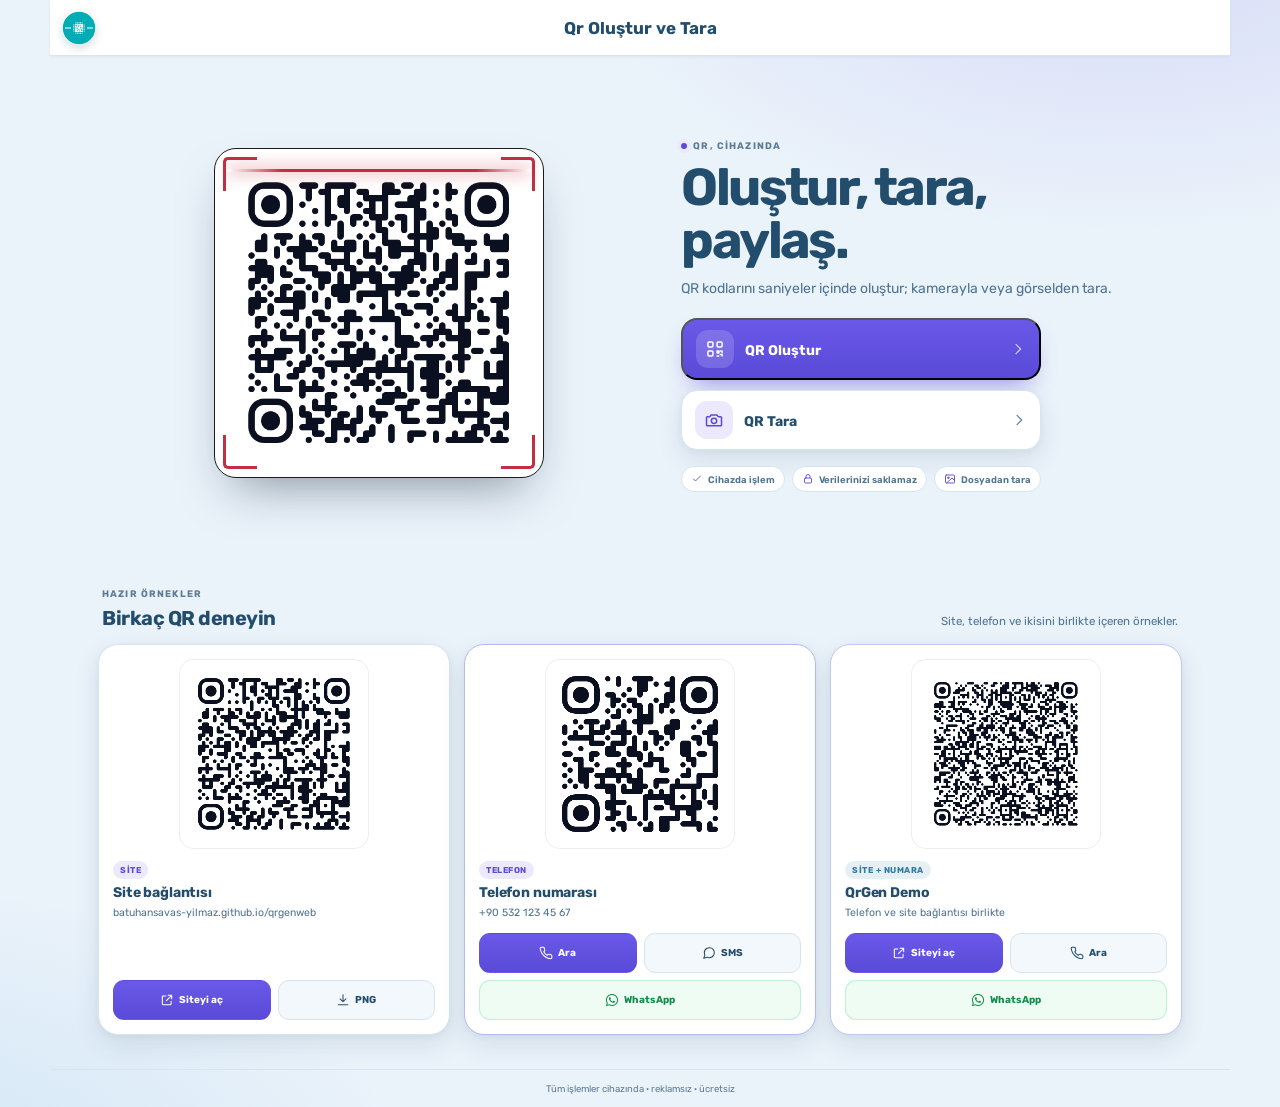
==== index.html @ 887e87f6 "BarcodeDetector fallback ekle ve QR formunu temizle" ====
<!DOCTYPE html>
<html lang="tr">
<head>
  <meta charset="UTF-8">
  <meta name="viewport" content="width=device-width, initial-scale=1, viewport-fit=cover">
  <title>QrGen — QR Oluştur ve Tara</title>
  <meta name="description" content="QrGen — QR kod oluştur, kamerayla veya görselden tara. Tamamen tarayıcıda, reklamsız ve ücretsiz.">
  <meta name="color-scheme" content="light dark">
  <meta name="theme-color" media="(prefers-color-scheme: light)" content="#eaf2fa">
  <meta name="theme-color" media="(prefers-color-scheme: dark)" content="#0c1120">
  <meta name="apple-mobile-web-app-capable" content="yes">
  <meta name="apple-mobile-web-app-status-bar-style" content="black-translucent">
  <meta name="apple-mobile-web-app-title" content="QrGen">
  <link rel="icon" href="assets/icon.svg" type="image/svg+xml">
  <link rel="icon" href="assets/favicon-32.png" sizes="32x32" type="image/png">
  <link rel="apple-touch-icon" sizes="180x180" href="assets/apple-touch-icon.png">
  <link rel="manifest" href="manifest.webmanifest">
  <script>
    (() => {
      const dark = window.matchMedia('(prefers-color-scheme: dark)').matches;
      document.documentElement.dataset.theme = dark ? 'dark' : 'light';
    })();
  </script>
  <link rel="stylesheet" href="style.css">
</head>
<body>
  <svg class="sprite" aria-hidden="true" focusable="false">
    <symbol id="i-qr" viewBox="0 0 24 24">
      <rect x="3.5" y="3.5" width="6" height="6" rx="1.2"/>
      <rect x="14.5" y="3.5" width="6" height="6" rx="1.2"/>
      <rect x="3.5" y="14.5" width="6" height="6" rx="1.2"/>
      <path d="M14.5 14.5h2.2v2.2h-2.2zM18.5 14.5h2v2M14.5 20.5h2M18.5 18.5h2v2"/>
    </symbol>
    <symbol id="i-camera" viewBox="0 0 24 24">
      <path d="M4 8h3l1.5-2h7L17 8h3a1 1 0 0 1 1 1v9a1 1 0 0 1-1 1H4a1 1 0 0 1-1-1V9a1 1 0 0 1 1-1Z"/>
      <circle cx="12" cy="13" r="3.2"/>
    </symbol>
    <symbol id="i-arrow-left" viewBox="0 0 24 24"><path d="M15 5l-7 7 7 7"/></symbol>
    <symbol id="i-chevron" viewBox="0 0 24 24"><path d="m9 5 7 7-7 7"/></symbol>
    <symbol id="i-phone" viewBox="0 0 24 24">
      <path d="M22 16.92v3a2 2 0 0 1-2.18 2 19.79 19.79 0 0 1-8.63-3.07 19.5 19.5 0 0 1-6-6A19.79 19.79 0 0 1 2.12 4.18 2 2 0 0 1 4.11 2h3a2 2 0 0 1 2 1.72c.13.96.36 1.9.68 2.81a2 2 0 0 1-.45 2.11L8.09 9.91a16 16 0 0 0 6 6l1.27-1.27a2 2 0 0 1 2.11-.45c.91.32 1.85.55 2.81.68A2 2 0 0 1 22 16.92Z"/>
    </symbol>
    <symbol id="i-message" viewBox="0 0 24 24">
      <path d="M21 11.5a8.38 8.38 0 0 1-.9 3.8 8.5 8.5 0 0 1-7.6 4.7 8.38 8.38 0 0 1-3.8-.9L3 21l1.9-5.7a8.38 8.38 0 0 1-.9-3.8 8.5 8.5 0 0 1 4.7-7.6 8.38 8.38 0 0 1 3.8-.9h.5a8.48 8.48 0 0 1 8 8v.5Z"/>
    </symbol>
    <symbol id="i-whatsapp" viewBox="0 0 448 512">
      <path d="M380.9 97.1C339 55.1 283.2 32 223.9 32c-122.4 0-222 99.6-222 222 0 39.1 10.2 77.3 29.6 111L0 480l117.7-30.9c32.4 17.7 68.9 27 106.1 27h.1c122.3 0 224.1-99.6 224.1-222 0-59.3-25.2-115-67.1-157zm-157 341.6c-33.2 0-65.7-8.9-94-25.7l-6.7-4-69.8 18.3L72 359.2l-4.4-7c-18.5-29.4-28.2-63.3-28.2-98.2 0-101.7 82.8-184.5 184.6-184.5 49.3 0 95.6 19.2 130.4 54.1 34.8 34.9 56.2 81.2 56.1 130.5 0 101.8-84.9 184.6-186.6 184.6zm101.2-138.2c-5.5-2.8-32.8-16.2-37.9-18-5.1-1.9-8.8-2.8-12.5 2.8-3.7 5.6-14.3 18-17.6 21.8-3.2 3.7-6.5 4.2-12 1.4-32.6-16.3-54-29.1-75.5-66-5.7-9.8 5.7-9.1 16.3-30.3 1.8-3.7.9-6.9-.5-9.7-1.4-2.8-12.5-30.1-17.1-41.2-4.5-10.8-9.1-9.3-12.5-9.5-3.2-.2-6.9-.2-10.6-.2-3.7 0-9.7 1.4-14.8 6.9-5.1 5.6-19.4 19-19.4 46.3 0 27.3 19.9 53.7 22.6 57.4 2.8 3.7 39.1 59.7 94.8 83.8 35.2 15.2 49 16.5 66.6 13.9 10.7-1.6 32.8-13.4 37.4-26.4 4.6-13 4.6-24.1 3.2-26.4-1.3-2.5-5-3.9-10.5-6.6z"/>
    </symbol>
    <symbol id="i-mail" viewBox="0 0 24 24">
      <rect x="3" y="5" width="18" height="14" rx="2"/>
      <path d="m3 7 9 6 9-6"/>
    </symbol>
    <symbol id="i-link" viewBox="0 0 24 24">
      <path d="M10 13a5 5 0 0 0 7.07 0l1.42-1.42a5 5 0 0 0-7.07-7.07L10 5.93"/>
      <path d="M14 11a5 5 0 0 0-7.07 0L5.5 12.4a5 5 0 0 0 7.07 7.07L14 18.1"/>
    </symbol>
    <symbol id="i-wifi" viewBox="0 0 24 24">
      <path d="M3 9a15 15 0 0 1 18 0M6.5 12.5a10 10 0 0 1 11 0M10 16a5 5 0 0 1 4 0"/>
      <circle cx="12" cy="19" r="1"/>
    </symbol>
    <symbol id="i-lock" viewBox="0 0 24 24">
      <rect x="5" y="10" width="14" height="10" rx="2"/>
      <path d="M8 10V7a4 4 0 0 1 8 0v3"/>
    </symbol>
    <symbol id="i-external" viewBox="0 0 24 24">
      <path d="M14 4h6v6M20 4l-9 9"/>
      <path d="M19 14v5a1 1 0 0 1-1 1H5a1 1 0 0 1-1-1V6a1 1 0 0 1 1-1h5"/>
    </symbol>
    <symbol id="i-copy" viewBox="0 0 24 24">
      <rect x="8" y="8" width="12" height="12" rx="2"/>
      <path d="M16 8V6a2 2 0 0 0-2-2H6a2 2 0 0 0-2 2v8a2 2 0 0 0 2 2h2"/>
    </symbol>
    <symbol id="i-share" viewBox="0 0 24 24">
      <circle cx="18" cy="5" r="2.5"/>
      <circle cx="6" cy="12" r="2.5"/>
      <circle cx="18" cy="19" r="2.5"/>
      <path d="m8.2 10.8 7.6-4.6M8.2 13.2l7.6 4.6"/>
    </symbol>
    <symbol id="i-download" viewBox="0 0 24 24">
      <path d="M12 3v11M7 10l5 5 5-5"/>
      <path d="M4 20h16"/>
    </symbol>
    <symbol id="i-image" viewBox="0 0 24 24">
      <rect x="3" y="4" width="18" height="16" rx="2"/>
      <circle cx="8.5" cy="9.5" r="1.5"/>
      <path d="m21 15-5-5L5 20"/>
    </symbol>
    <symbol id="i-flash" viewBox="0 0 24 24"><path d="M13 2 5 14h6l-1 8 8-12h-6l1-8Z"/></symbol>
    <symbol id="i-flip" viewBox="0 0 24 24">
      <path d="M4 8h11a4 4 0 0 1 0 8h-1"/>
      <path d="m7 5-3 3 3 3"/>
      <path d="M20 16H9a4 4 0 0 1 0-8h1"/>
      <path d="m17 13 3 3-3 3"/>
    </symbol>
    <symbol id="i-check" viewBox="0 0 24 24"><path d="m5 12 4 4L19 6"/></symbol>
    <symbol id="i-resize" viewBox="0 0 24 24"><path d="M8 3H3v5M16 3h5v5M8 21H3v-5M21 16v5h-5"/></symbol>
  </svg>

  <div id="app">
    <header class="appbar" id="appbar">
      <button id="backBtn" class="icon-btn" type="button" aria-label="Geri" hidden>
        <svg class="ic"><use href="#i-arrow-left"></use></svg>
      </button>
      <a id="brandBtn" class="bsy-btn" href="https://batuhansavas-yilmaz.github.io/frombsy/" target="_blank" rel="noopener noreferrer" aria-label="From B.S.Y." title="From B.S.Y.">
        <img src="assets/frombsy-button.png" alt="">
      </a>
      <h1 id="appbarTitle">Qr Oluştur ve Tara</h1>
    </header>

    <main id="main">
      <section id="homeView" class="view home-view">
        <div class="home-top">
          <div class="hero-card">
            <div id="heroQr" class="qr-target hero-qr"></div>
            <span class="corner tl"></span>
            <span class="corner tr"></span>
            <span class="corner bl"></span>
            <span class="corner br"></span>
            <span class="scan-sweep"></span>
          </div>
          <div class="home-copy">
            <span class="eyebrow"><span class="eyebrow-dot"></span> QR, cihazında</span>
            <h2>Oluştur, tara, paylaş.</h2>
            <p>QR kodlarını saniyeler içinde oluştur; kamerayla veya görselden tara.</p>
            <div class="home-actions">
              <button id="goGenerate" class="action-btn primary" type="button">
                <span class="action-icon"><svg class="ic"><use href="#i-qr"></use></svg></span>
                <span class="action-text"><strong>QR Oluştur</strong></span>
                <svg class="ic chevron"><use href="#i-chevron"></use></svg>
              </button>
              <button id="goScan" class="action-btn secondary" type="button">
                <span class="action-icon"><svg class="ic"><use href="#i-camera"></use></svg></span>
                <span class="action-text"><strong>QR Tara</strong></span>
                <svg class="ic chevron"><use href="#i-chevron"></use></svg>
              </button>
            </div>
            <div class="feature-pills">
              <span class="feature-pill"><svg class="ic"><use href="#i-check"></use></svg> Cihazda işlem</span>
              <span class="feature-pill"><svg class="ic"><use href="#i-lock"></use></svg> Verilerinizi saklamaz</span>
              <span class="feature-pill"><svg class="ic"><use href="#i-image"></use></svg> Dosyadan tara</span>
            </div>
          </div>
        </div>

        <section class="demo-section" aria-labelledby="demoTitle">
          <div class="section-head">
            <div>
              <span class="eyebrow">Hazır örnekler</span>
              <h2 id="demoTitle">Birkaç QR deneyin</h2>
            </div>
            <p>Site, telefon ve ikisini birlikte içeren örnekler.</p>
          </div>
          <div class="demo-grid">
            <article class="demo-card">
              <div class="demo-qr qr-target" id="demoSiteQr"></div>
              <div class="demo-body">
                <span class="badge">Site</span>
                <h3>Site bağlantısı</h3>
                <p>batuhansavas-yilmaz.github.io/qrgenweb</p>
              </div>
              <div class="demo-actions">
                <button class="demo-action primary" type="button" disabled>
                  <svg class="ic"><use href="#i-external"></use></svg> Siteyi aç
                </button>
                <button class="demo-action" type="button" disabled>
                  <svg class="ic"><use href="#i-download"></use></svg> PNG
                </button>
              </div>
            </article>

            <article class="demo-card demo-card-phone">
              <div class="demo-qr qr-target" id="demoPhoneQr"></div>
              <div class="demo-body">
                <span class="badge phone">Telefon</span>
                <h3>Telefon numarası</h3>
                <p>+90 532 123 45 67</p>
              </div>
              <div class="demo-actions">
                <button class="demo-action primary" type="button" disabled>
                  <svg class="ic"><use href="#i-phone"></use></svg> Ara
                </button>
                <button class="demo-action" type="button" disabled>
                  <svg class="ic"><use href="#i-message"></use></svg> SMS
                </button>
                <button class="demo-action wa wide" type="button" disabled>
                  <svg class="ic wa"><use href="#i-whatsapp"></use></svg> WhatsApp
                </button>
              </div>
            </article>

            <article class="demo-card demo-card-both">
              <div class="demo-qr qr-target" id="demoBothQr"></div>
              <div class="demo-body">
                <span class="badge mixed">Site + numara</span>
                <h3>QrGen Demo</h3>
                <p>Telefon ve site bağlantısı birlikte</p>
              </div>
              <div class="demo-actions">
                <button class="demo-action primary" type="button" disabled>
                  <svg class="ic"><use href="#i-external"></use></svg> Siteyi aç
                </button>
                <button class="demo-action" type="button" disabled>
                  <svg class="ic"><use href="#i-phone"></use></svg> Ara
                </button>
                <button class="demo-action wa wide" type="button" disabled>
                  <svg class="ic wa"><use href="#i-whatsapp"></use></svg> WhatsApp
                </button>
              </div>
            </article>
          </div>
        </section>

      </section>

      <section id="generateView" class="view" hidden>
        <div class="view-head">
          <span class="eyebrow">Yeni QR</span>
          <h2>QR Oluştur</h2>
          <p>İçerik türünü seç, canlı önizlemeyi gör, indir veya paylaş.</p>
        </div>
        <div class="generate-layout">
          <div class="panel generate-form">
            <div class="type-chips" id="typeChips" role="tablist" aria-label="QR içerik türü">
              <button class="chip active" type="button" data-type="url">URL</button>
              <button class="chip" type="button" data-type="text">Metin</button>
              <button class="chip" type="button" data-type="phone">Telefon</button>
              <button class="chip" type="button" data-type="email">E-posta</button>
              <button class="chip" type="button" data-type="sms">SMS</button>
              <button class="chip" type="button" data-type="wifi">Wi-Fi</button>
              <button class="chip" type="button" data-type="vcard">vCard</button>
            </div>

            <div class="field-group" data-group="url">
              <label for="genUrl">Website adresi</label>
              <input id="genUrl" type="url" inputmode="url" placeholder="https://example.com" autocomplete="url">
            </div>
            <div class="field-group" data-group="text" hidden>
              <label for="genText">Metin</label>
              <textarea id="genText" rows="4" placeholder="QR içine yazılacak metin"></textarea>
            </div>
            <div class="field-group" data-group="phone" hidden>
              <label for="genPhone">Telefon numarası</label>
              <input id="genPhone" type="tel" inputmode="tel" placeholder="+90 532 123 45 67" autocomplete="tel">
            </div>
            <div class="field-group" data-group="email" hidden>
              <label for="genEmail">E-posta adresi</label>
              <input id="genEmail" type="email" inputmode="email" placeholder="ornek@site.com" autocomplete="email">
              <label for="genEmailSubject">Konu <span class="label-optional">(isteğe bağlı)</span></label>
              <input id="genEmailSubject" type="text" placeholder="Konu">
              <label for="genEmailBody">Mesaj <span class="label-optional">(isteğe bağlı)</span></label>
              <textarea id="genEmailBody" rows="2" placeholder="Mesaj"></textarea>
            </div>
            <div class="field-group" data-group="sms" hidden>
              <label for="genSmsPhone">Telefon numarası</label>
              <input id="genSmsPhone" type="tel" inputmode="tel" placeholder="+90 532 123 45 67" autocomplete="tel">
              <label for="genSmsBody">Mesaj <span class="label-optional">(isteğe bağlı)</span></label>
              <textarea id="genSmsBody" rows="2" placeholder="Mesaj"></textarea>
            </div>
            <div class="field-group" data-group="wifi" hidden>
              <label for="genWifiSsid">Ağ adı (SSID)</label>
              <input id="genWifiSsid" type="text" placeholder="Ev Wi-Fi">
              <label for="genWifiPassword">Şifre</label>
              <input id="genWifiPassword" type="text" placeholder="Şifre">
              <label for="genWifiEnc">Güvenlik</label>
              <select id="genWifiEnc">
                <option value="WPA">WPA/WPA2</option>
                <option value="WEP">WEP</option>
                <option value="nopass">Şifresiz</option>
              </select>
              <label class="check-row"><input id="genWifiHidden" type="checkbox"> Gizli ağ</label>
            </div>
            <div class="field-group" data-group="vcard" hidden>
              <label for="genVName">Ad soyad</label>
              <input id="genVName" type="text" placeholder="Ad Soyad" autocomplete="name">
              <label for="genVPhone">Telefon</label>
              <input id="genVPhone" type="tel" inputmode="tel" placeholder="+90 532 123 45 67" autocomplete="tel">
              <label for="genVEmail">E-posta <span class="label-optional">(isteğe bağlı)</span></label>
              <input id="genVEmail" type="email" inputmode="email" placeholder="ornek@site.com" autocomplete="email">
              <label for="genVOrg">Şirket <span class="label-optional">(isteğe bağlı)</span></label>
              <input id="genVOrg" type="text" placeholder="Şirket">
              <label for="genVTitle">Ünvan <span class="label-optional">(isteğe bağlı)</span></label>
              <input id="genVTitle" type="text" placeholder="Ünvan">
              <label for="genVUrl">Website <span class="label-optional">(isteğe bağlı)</span></label>
              <input id="genVUrl" type="url" inputmode="url" placeholder="https://example.com">
            </div>

            <div class="custom-row">
              <div class="custom-field">
                <label for="fgColor">QR rengi</label>
                <input id="fgColor" type="color" value="#0b1020" aria-label="QR rengi">
              </div>
              <div class="custom-field">
                <label for="bgColor">Arka plan</label>
                <input id="bgColor" type="color" value="#ffffff" aria-label="Arka plan rengi">
              </div>
              <div class="custom-field">
                <label for="qrSize">Boyut</label>
                <select id="qrSize">
                  <option value="512">512 px</option>
                  <option value="1024" selected>1024 px</option>
                  <option value="2048">2048 px</option>
                </select>
              </div>
              <div class="custom-field custom-logo">
                <label for="logoInput">Logo</label>
                <div class="logo-row">
                  <input id="logoInput" type="file" accept="image/*" aria-label="Logo seç">
                  <button id="removeLogo" class="mini-link" type="button" hidden>Kaldır</button>
                </div>
              </div>
            </div>

            <div class="form-actions">
              <button id="downloadPng" class="btn-primary" type="button">
                <svg class="ic"><use href="#i-download"></use></svg> PNG indir
              </button>
              <button id="downloadSvg" class="btn-soft" type="button">
                <svg class="ic"><use href="#i-resize"></use></svg> SVG
              </button>
              <button id="copyQr" class="btn-soft" type="button">
                <svg class="ic"><use href="#i-copy"></use></svg> Kopyala
              </button>
              <button id="shareQr" class="btn-soft" type="button">
                <svg class="ic"><use href="#i-share"></use></svg> Paylaş
              </button>
            </div>
          </div>

          <aside class="panel preview-panel">
            <div class="preview-head">
              <span class="eyebrow">Canlı önizleme</span>
              <span class="badge green" title="Hata düzeltme seviyesi H: QR'ın yaklaşık %30'una kadar hasar onarılabilir."><svg class="ic"><use href="#i-check"></use></svg> Yüksek dayanıklılık</span>
            </div>
            <div class="preview-stage">
              <div id="previewQr" class="qr-target preview-qr"></div>
              <div id="previewPlaceholder" class="qr-placeholder">
                <svg class="ic"><use href="#i-qr"></use></svg>
                <span>İçerik girin</span>
              </div>
            </div>
            <div class="preview-meta">
              <strong id="previewType">URL</strong>
              <p id="previewSummary">İçerik girildiğinde burada görünür.</p>
            </div>
            <p id="previewError" class="form-error" hidden></p>
          </aside>
        </div>
      </section>

      <section id="scanView" class="view" hidden>
        <div class="scan-layout">
          <div class="scan-stage-wrap">
            <div class="camera-stage" id="cameraStage">
              <video id="scanVideo" playsinline muted hidden></video>
              <canvas id="scanCanvas" hidden></canvas>
              <div class="camera-placeholder" id="cameraPlaceholder" role="button" tabindex="0" aria-label="Kamerayı başlat">
                <div class="placeholder-icon"><svg class="ic"><use href="#i-camera"></use></svg></div>
                <h3>Kamerayı başlat</h3>
                <p>Kamera izni gerekir; görüntü cihazdan çıkmaz.</p>
              </div>
              <div class="camera-overlay" id="cameraOverlay" hidden>
                <div class="camera-hud">
                  <span class="hud-pill"><span class="dot"></span> Kamera açık</span>
                  <div class="hud-actions">
                    <button id="flashBtn" class="cam-btn" type="button" aria-label="Flaşı aç" hidden>
                      <svg class="ic"><use href="#i-flash"></use></svg>
                    </button>
                    <button id="flipBtn" class="cam-btn" type="button" aria-label="Kamerayı çevir" hidden>
                      <svg class="ic"><use href="#i-flip"></use></svg>
                    </button>
                  </div>
                </div>
                <div class="scan-frame" aria-hidden="true">
                  <span class="frame-corner tl"></span>
                  <span class="frame-corner tr"></span>
                  <span class="frame-corner bl"></span>
                  <span class="frame-corner br"></span>
                  <span class="frame-line"></span>
                </div>
                <div class="zoom-wrap" id="zoomWrap" hidden>
                  <span class="zoom-label" id="zoomLabel">1×</span>
                  <input id="zoomRange" type="range" min="1" max="1" step="0.1" value="1" aria-label="Zoom">
                </div>
              </div>
              <div class="camera-error" id="cameraError" hidden></div>
            </div>
          </div>

          <div class="scan-side panel">
            <div class="scan-copy">
              <span class="eyebrow">Tarama</span>
              <h2>QR kodunu okut</h2>
              <p>Kamerayı aç, QR’ı çerçeveye hizala.</p>
            </div>
            <div class="scan-actions">
              <button id="startCameraBtn" class="btn-primary" type="button">
                <svg class="ic"><use href="#i-camera"></use></svg> Kamerayı Aç
              </button>
              <button id="stopCameraBtn" class="btn-soft" type="button" hidden>
                <svg class="ic"><use href="#i-camera"></use></svg> Kamerayı Kapat
              </button>
              <label id="scanFileBtn" class="btn-soft file-label" for="scanFileInput">
                <svg class="ic"><use href="#i-image"></use></svg>
                <span class="label-desktop">Dosyadan oku</span>
                <span class="label-mobile">Galeriden seç</span>
              </label>
              <button id="scanPasteBtn" class="btn-soft" type="button">
                <svg class="ic"><use href="#i-copy"></use></svg> Panodan yapıştır
              </button>
            </div>
            <div class="drop-zone" id="dropZone">
              <svg class="ic"><use href="#i-image"></use></svg>
              <span>Görseli buraya bırak</span>
            </div>
            <p class="scan-note">Flaş ve zoom, cihaz ve tarayıcı destekliyorsa görünür.</p>
          </div>
        </div>
      </section>

      <section id="resultView" class="view" hidden>
        <div id="resultContent"></div>
      </section>
    </main>

    <footer class="app-footer">Tüm işlemler cihazında · reklamsız · ücretsiz</footer>
  </div>

  <div class="overlay blur" id="loadingOverlay" hidden>
    <div class="loading-card" role="status" aria-label="İşleniyor">
      <div class="spinner"><span></span><span></span><span></span><span></span><span></span><span></span><span></span><span></span></div>
    </div>
  </div>

  <div id="toasts" aria-live="polite"></div>
  <input type="file" id="scanFileInput" class="file-input" accept="image/*">

  <script src="vendor/qr-code-styling.js"></script>
  <script src="vendor/jsQR.js"></script>
  <script src="app.js"></script>
</body>
</html>
---- style.css ----
@import url('design-system/theme.css');

* { box-sizing: border-box; margin: 0; padding: 0; }

[hidden] { display: none !important; }

html { min-height: 100%; }

body {
  min-height: 100vh;
  min-height: 100dvh;
  overscroll-behavior-y: none;
  font-family: 'Rubik', system-ui, -apple-system, 'Segoe UI', sans-serif;
  color: var(--txt);
  background-color: var(--scaffold);
  background-image:
    radial-gradient(900px 520px at 88% -8%, var(--glow-1), transparent 62%),
    radial-gradient(900px 520px at -10% 108%, var(--glow-2), transparent 60%);
  -webkit-font-smoothing: antialiased;
}

button, input, select, textarea {
  font: inherit;
  color: inherit;
}

button { cursor: pointer; }

a { color: var(--primary); }

button:focus-visible,
a:focus-visible,
input:focus-visible,
select:focus-visible,
textarea:focus-visible,
summary:focus-visible {
  outline: 2px solid var(--primary);
  outline-offset: 2px;
}

.ic {
  width: 20px;
  height: 20px;
  flex: 0 0 auto;
  fill: none;
  stroke: currentColor;
  stroke-width: 1.8;
  stroke-linecap: round;
  stroke-linejoin: round;
}

.ic.wa { fill: currentColor; stroke: none; }

.file-input {
  position: absolute;
  width: 1px;
  height: 1px;
  padding: 0;
  margin: -1px;
  overflow: hidden;
  clip: rect(0, 0, 0, 0);
  clip-path: inset(50%);
  white-space: nowrap;
  border: 0;
}

.file-label { width: 100%; min-height: 48px; cursor: pointer; }
.file-label .ic, .file-label span { pointer-events: none; }
.label-mobile { display: none; }

.sprite {
  position: absolute;
  width: 0;
  height: 0;
  overflow: hidden;
}

#app {
  max-width: 1180px;
  min-height: 100vh;
  min-height: 100dvh;
  margin: 0 auto;
  display: flex;
  flex-direction: column;
}

#main {
  flex: 1;
  display: flex;
  flex-direction: column;
}

/* App bar */

.appbar {
  position: sticky;
  top: 0;
  z-index: 40;
  height: calc(56px + env(safe-area-inset-top, 0px));
  padding: env(safe-area-inset-top, 0px) 12px 0;
  display: flex;
  align-items: center;
  gap: 10px;
  background: var(--appbar);
  color: var(--appbar-fg);
  border-bottom: 1px solid var(--border);
  box-shadow: 0 1px 3px rgba(18, 34, 47, .05);
}

#appbarTitle {
  position: absolute;
  left: 50%;
  top: calc(50% + env(safe-area-inset-top, 0px) / 2);
  transform: translate(-50%, -50%);
  max-width: calc(100% - 112px);
  font-size: 17px;
  font-weight: 700;
  white-space: nowrap;
  overflow: hidden;
  text-overflow: ellipsis;
}

.icon-btn {
  width: 40px;
  height: 40px;
  border: 0;
  border-radius: 50%;
  background: none;
  color: var(--appbar-fg);
  display: grid;
  place-items: center;
  transition: background .16s ease, color .16s ease;
}

.icon-btn:hover { background: var(--hover-soft); color: var(--primary); }

.bsy-btn {
  width: 34px;
  height: 34px;
  flex: 0 0 auto;
  border-radius: 50%;
  overflow: hidden;
  display: grid;
  place-items: center;
  box-shadow: 0 3px 8px rgba(30, 64, 92, .18);
}

.bsy-btn img { width: 100%; height: 100%; display: block; object-fit: cover; }

/* Shared view */

.view {
  flex: 1;
  padding: 22px clamp(16px, 4vw, 48px) 34px;
}

.view-head {
  max-width: 820px;
  margin: 0 auto 18px;
}

.view-head h2 {
  margin: 7px 0 6px;
  font-size: clamp(24px, 3.4vw, 34px);
  letter-spacing: -.035em;
  line-height: 1.08;
}

.view-head p { color: var(--text-2); font-size: 13px; line-height: 1.6; }

.eyebrow {
  display: inline-flex;
  align-items: center;
  gap: 6px;
  font-size: 9.5px;
  font-weight: 700;
  letter-spacing: .12em;
  text-transform: uppercase;
  color: var(--text-3);
}

.eyebrow-dot {
  width: 6px;
  height: 6px;
  border-radius: 50%;
  background: var(--primary);
  box-shadow: 0 0 0 4px var(--primary-soft);
}

.panel {
  background: var(--surface);
  border: 1px solid var(--border);
  border-radius: 20px;
  box-shadow: var(--shadow-card);
}

/* Home */

.home-top {
  max-width: 1000px;
  margin: 0 auto;
  display: grid;
  grid-template-columns: 1.02fr .98fr;
  align-items: center;
  gap: clamp(26px, 5vw, 76px);
  min-height: 470px;
}

.hero-card {
  --hero-pad: 16px;
  position: relative;
  width: clamp(240px, 26vw, 330px);
  height: auto;
  aspect-ratio: 1;
  margin: 0 auto;
  padding: var(--hero-pad);
  overflow: hidden;
  border-radius: 22px;
  background: #ffffff;
  border: 1px solid #1c1c1c;
  box-shadow: 0 24px 50px -20px rgba(20, 40, 58, .5);
}

.hero-card .hero-qr {
  position: absolute;
  inset: var(--hero-pad);
  width: auto;
  height: auto;
}

.hero-card .hero-qr canvas {
  width: 100% !important;
  height: 100% !important;
}

.qr-target { position: relative; width: 100%; }

.qr-target canvas,
.qr-target svg {
  display: block;
  width: 100% !important;
  height: auto !important;
}

.corner {
  position: absolute;
  width: 34px;
  height: 34px;
  border: 3px solid var(--red);
  pointer-events: none;
}

.corner.tl { top: 8px; left: 8px; border-right: 0; border-bottom: 0; border-radius: 5px 0 0 0; }
.corner.tr { top: 8px; right: 8px; border-left: 0; border-bottom: 0; border-radius: 0 5px 0 0; }
.corner.bl { bottom: 8px; left: 8px; border-right: 0; border-top: 0; border-radius: 0 0 0 5px; }
.corner.br { bottom: 8px; right: 8px; border-left: 0; border-top: 0; border-radius: 0 0 5px 0; }

.scan-sweep {
  position: absolute;
  left: 12px;
  right: 12px;
  top: 20px;
  height: 3px;
  border-radius: 3px;
  background: linear-gradient(90deg, transparent, var(--red) 18%, var(--red) 82%, transparent);
  box-shadow: 0 0 16px var(--red);
  animation: sweep 3.4s ease-in-out infinite;
  pointer-events: none;
}

@keyframes sweep {
  0%, 100% { top: 20px; }
  50% { top: calc(100% - 24px); }
}

.home-copy h2 {
  margin: 8px 0 10px;
  font-size: clamp(32px, 4.4vw, 52px);
  line-height: 1.02;
  letter-spacing: -.05em;
}

.home-copy > p {
  max-width: 470px;
  color: var(--text-2);
  font-size: 14px;
  line-height: 1.7;
}

.home-actions {
  display: flex;
  flex-direction: column;
  gap: 10px;
  max-width: 360px;
  margin-top: 18px;
}

.action-btn {
  width: 100%;
  min-height: 58px;
  padding: 10px 13px;
  border-radius: 16px;
  display: flex;
  align-items: center;
  gap: 11px;
  text-align: left;
  transition: transform .16s ease, filter .16s ease, box-shadow .16s ease;
}

.action-btn:hover { transform: translateY(-1px); filter: brightness(1.03); }
.action-btn:active { transform: translateY(0) scale(.995); }

.action-btn.primary {
  color: #fff;
  background: var(--btn-grad);
  box-shadow: 0 12px 24px -12px rgba(90, 74, 216, .7);
}

.action-btn.secondary {
  color: var(--txt);
  background: var(--surface);
  border: 1px solid var(--border);
  box-shadow: var(--shadow-card);
}

.action-icon {
  width: 38px;
  height: 38px;
  flex: 0 0 auto;
  border-radius: 12px;
  display: grid;
  place-items: center;
}

.action-btn.primary .action-icon { background: rgba(255, 255, 255, .16); color: #fff; }
.action-btn.secondary .action-icon { background: var(--primary-soft); color: var(--primary); }
.action-text strong { font-size: 14px; font-weight: 700; }
.action-btn .chevron { margin-left: auto; width: 16px; height: 16px; opacity: .7; }

.feature-pills {
  display: flex;
  flex-wrap: wrap;
  gap: 7px;
  margin-top: 16px;
}

.feature-pill {
  display: inline-flex;
  align-items: center;
  gap: 5px;
  padding: 6px 9px;
  border-radius: 999px;
  background: var(--surface);
  border: 1px solid var(--border);
  color: var(--text-2);
  font-size: 9.5px;
  font-weight: 600;
}

.feature-pill .ic { width: 12px; height: 12px; color: var(--primary); }

.demo-section {
  max-width: 1180px;
  margin: 34px auto 0;
}

.section-head {
  display: flex;
  align-items: flex-end;
  justify-content: space-between;
  gap: 14px;
  margin: 0 4px 14px;
}

.section-head h2 {
  margin-top: 5px;
  font-size: 20px;
  letter-spacing: -.025em;
}

.section-head p {
  max-width: 360px;
  color: var(--text-2);
  font-size: 11.5px;
  line-height: 1.5;
  text-align: right;
}

.demo-grid {
  display: grid;
  grid-template-columns: repeat(3, minmax(0, 1fr));
  gap: 14px;
}

.demo-card {
  display: flex;
  flex-direction: column;
  gap: 12px;
  padding: 14px;
  border-radius: 20px;
  background: var(--surface);
  border: 1px solid var(--border);
  box-shadow: var(--shadow-card);
}

.demo-card-phone { border-color: color-mix(in srgb, var(--primary) 28%, var(--border)); }
.demo-card-both { border-color: color-mix(in srgb, var(--primary) 18%, var(--border)); }

.demo-qr {
  width: 100%;
  max-width: 190px;
  margin: 0 auto;
  padding: 9px;
  border-radius: 15px;
  background: #fff;
  box-shadow: inset 0 0 0 1px rgba(20, 40, 58, .08);
}

.demo-qr canvas,
.demo-qr svg {
  display: block;
  width: 100% !important;
  height: auto !important;
}

.demo-body { display: flex; flex-direction: column; gap: 5px; }
.demo-body h3 { font-size: 14px; letter-spacing: -.01em; }
.demo-body p { color: var(--text-2); font-size: 10.5px; line-height: 1.4; word-break: break-word; }

.badge {
  align-self: flex-start;
  display: inline-flex;
  align-items: center;
  gap: 4px;
  padding: 4px 7px;
  border-radius: 999px;
  background: var(--primary-soft);
  color: var(--primary);
  font-size: 8.5px;
  font-weight: 700;
  letter-spacing: .06em;
  text-transform: uppercase;
}

.badge.phone { background: var(--primary-soft); }
.badge.mixed { background: rgba(47, 121, 164, .12); color: var(--ice); }
.badge.green { background: rgba(12, 122, 77, .1); color: var(--success); }
.badge .ic { width: 9px; height: 9px; }
html[data-theme="dark"] .badge.green { background: rgba(47, 210, 127, .12); }

.demo-actions {
  display: grid;
  grid-template-columns: 1fr 1fr;
  gap: 7px;
  margin-top: auto;
}

.demo-action {
  min-height: 40px;
  padding: 0 9px;
  border-radius: 11px;
  border: 1px solid var(--border);
  background: var(--surface-2);
  color: var(--txt);
  display: inline-flex;
  align-items: center;
  justify-content: center;
  gap: 5px;
  font-size: 10px;
  font-weight: 700;
  text-decoration: none;
  transition: filter .16s ease, transform .16s ease, border-color .16s ease;
}

.demo-action:hover { filter: brightness(1.03); transform: translateY(-1px); }
.demo-action .ic { width: 14px; height: 14px; }
.demo-action.primary { background: var(--btn-grad); color: #fff; border-color: transparent; }
.demo-action.wa { color: var(--wa); background: rgba(37, 211, 102, .08); border-color: rgba(37, 211, 102, .24); }
.demo-action.wide { grid-column: 1 / -1; }
.demo-action:disabled { opacity: 1; cursor: default; pointer-events: none; }
.demo-action:disabled:hover { transform: none; filter: none; }

.home-foot {
  max-width: 1000px;
  margin: 28px auto 0;
  display: flex;
  align-items: center;
  justify-content: center;
  gap: 6px;
  color: var(--text-3);
  font-size: 10px;
  text-align: center;
}

.home-foot .ic { width: 12px; height: 12px; }

/* Generate */

.generate-layout {
  max-width: 1000px;
  margin: 0 auto;
  display: grid;
  grid-template-columns: 1.08fr .92fr;
  gap: 16px;
  align-items: start;
}

.generate-form { padding: 16px; }
.preview-panel { position: sticky; top: 76px; padding: 16px; }

.type-chips { display: flex; flex-wrap: wrap; gap: 6px; margin-bottom: 15px; }

.chip {
  padding: 8px 11px;
  border-radius: 999px;
  border: 1px solid var(--border);
  background: var(--surface);
  color: var(--text-2);
  font-size: 11px;
  font-weight: 600;
  transition: background .16s ease, color .16s ease, border-color .16s ease;
}

.chip.active {
  color: var(--primary);
  border-color: var(--primary);
  background: var(--primary-soft);
}

.field-group { display: flex; flex-direction: column; gap: 6px; margin-bottom: 13px; }

.field-group label,
.custom-field > label {
  font-size: 9.5px;
  font-weight: 700;
  letter-spacing: .09em;
  text-transform: uppercase;
  color: var(--text-3);
}

.label-optional {
  font-weight: 500;
  letter-spacing: 0;
  text-transform: none;
  color: var(--text-3);
  opacity: .8;
}

.field-group input,
.field-group textarea,
.field-group select,
.custom-field select {
  width: 100%;
  border: 1px solid var(--border);
  border-radius: 12px;
  background: var(--surface-2);
  color: var(--txt);
  padding: 10px 12px;
  font-size: 12.5px;
  outline: none;
  transition: border-color .16s ease, box-shadow .16s ease;
}

.field-group textarea { resize: vertical; min-height: 72px; }

.field-group input:focus,
.field-group textarea:focus,
.field-group select:focus,
.custom-field select:focus {
  border-color: var(--primary);
  box-shadow: 0 0 0 3px var(--primary-soft);
}

.check-row {
  display: flex !important;
  align-items: center;
  gap: 8px;
  padding: 4px 0;
  font-size: 12px !important;
  font-weight: 500 !important;
  letter-spacing: 0 !important;
  text-transform: none !important;
  color: var(--text-2) !important;
}

.check-row input { width: auto; accent-color: var(--primary); }

.custom-row {
  display: flex;
  flex-wrap: wrap;
  gap: 12px;
  margin-top: 15px;
  padding-top: 15px;
  border-top: 1px solid var(--border);
}

.custom-field {
  display: flex;
  flex-direction: column;
  gap: 6px;
  flex: 1 1 90px;
  min-width: 88px;
}

.custom-logo { flex: 2 1 180px; }
.custom-field input[type="color"] {
  width: 100%;
  height: 38px;
  padding: 3px;
  border: 1px solid var(--border);
  border-radius: 10px;
  background: var(--surface-2);
  cursor: pointer;
}

.custom-field input[type="color"]::-webkit-color-swatch-wrapper { padding: 0; }
.custom-field input[type="color"]::-webkit-color-swatch { border: 0; border-radius: 7px; }
.custom-field input[type="color"]::-moz-color-swatch { border: 0; border-radius: 7px; }

.logo-row { display: flex; align-items: center; gap: 6px; flex-wrap: wrap; }
.logo-row input[type="file"] { min-width: 0; font-size: 10px; color: var(--text-2); }

.mini-link {
  border: 0;
  background: none;
  color: var(--red);
  font-size: 10px;
  font-weight: 700;
  padding: 4px 0;
}

.form-actions {
  display: flex;
  flex-wrap: wrap;
  gap: 7px;
  margin-top: 16px;
}

.btn-primary,
.btn-soft {
  min-height: 44px;
  padding: 0 13px;
  border-radius: 13px;
  display: inline-flex;
  align-items: center;
  justify-content: center;
  gap: 7px;
  font-size: 11.5px;
  font-weight: 700;
  transition: filter .16s ease, transform .16s ease;
}

.btn-primary {
  background: var(--btn-grad);
  color: #fff;
  border: 1px solid transparent;
  box-shadow: 0 10px 22px -12px rgba(90, 74, 216, .7);
}

.btn-primary .ic { width: 16px; height: 16px; }
.btn-primary:hover { filter: brightness(1.05); }
.btn-primary:active { transform: scale(.995); }

.btn-soft {
  background: var(--surface);
  color: var(--txt);
  border: 1px solid var(--border);
  box-shadow: 0 2px 8px rgba(30, 64, 92, .05);
}

.btn-soft .ic { width: 15px; height: 15px; color: var(--text-2); }
.btn-soft:hover { color: var(--primary); border-color: var(--primary); }
.btn-soft:hover .ic { color: var(--primary); }

.btn-primary:disabled,
.btn-soft:disabled {
  opacity: .4;
  pointer-events: none;
}

#downloadPng { flex: 1 1 140px; }
#downloadSvg, #copyQr, #shareQr { flex: 0 1 auto; }

.preview-head {
  display: flex;
  align-items: center;
  justify-content: space-between;
  gap: 8px;
  margin-bottom: 12px;
}

.preview-stage {
  display: flex;
  align-items: center;
  justify-content: center;
  min-height: 280px;
  padding: 16px;
  border: 1px solid var(--border);
  border-radius: 16px;
  background: var(--surface-2);
}

.preview-qr { width: min(300px, 100%); margin: 0 auto; }

.qr-placeholder {
  width: 100%;
  min-height: 248px;
  border: 1px dashed var(--border-2);
  border-radius: 14px;
  display: flex;
  flex-direction: column;
  align-items: center;
  justify-content: center;
  gap: 8px;
  color: var(--text-3);
  font-size: 11px;
  background: var(--surface);
}

.qr-placeholder .ic { width: 30px; height: 30px; color: var(--text-3); }

.preview-meta { margin-top: 12px; min-width: 0; }
.preview-meta strong { display: block; font-size: 12px; }
.preview-meta p {
  margin-top: 3px;
  font-size: 10.5px;
  line-height: 1.45;
  color: var(--text-2);
  word-break: break-word;
}

.form-error { margin-top: 9px; color: var(--red); font-size: 10.5px; line-height: 1.4; }

/* Scan */

.scan-layout {
  max-width: 1000px;
  margin: 0 auto;
  display: grid;
  grid-template-columns: 1.25fr .75fr;
  gap: 16px;
  align-items: start;
}

.scan-stage-wrap { min-width: 0; }

.camera-stage {
  position: relative;
  width: 100%;
  aspect-ratio: 4 / 3;
  overflow: hidden;
  border-radius: 20px;
  border: 1px solid rgba(255, 255, 255, .10);
  background:
    radial-gradient(280px 260px at 24% 16%, rgba(106, 89, 232, .42), transparent 60%),
    radial-gradient(320px 260px at 84% 82%, rgba(84, 173, 224, .28), transparent 62%),
    linear-gradient(145deg, #243054 0%, #111a31 48%, #070c18 100%);
  box-shadow: inset 0 0 80px rgba(2, 5, 18, .55);
  cursor: default;
}

#scanVideo {
  width: 100%;
  height: 100%;
  object-fit: cover;
  display: block;
}

.camera-placeholder {
  position: absolute;
  inset: 0;
  display: flex;
  flex-direction: column;
  align-items: center;
  justify-content: center;
  gap: 8px;
  padding: 24px;
  text-align: center;
  color: #fff;
  cursor: pointer;
  background:
    radial-gradient(300px 200px at 50% 10%, rgba(106, 89, 232, .32), transparent 65%),
    linear-gradient(145deg, #1b2444, #080d1a);
  transition: background .18s ease;
}

.camera-placeholder:hover {
  background:
    radial-gradient(320px 220px at 50% 10%, rgba(106, 89, 232, .4), transparent 65%),
    linear-gradient(145deg, #202b51, #090f1f);
}

.camera-placeholder:focus-visible {
  outline: 2px solid var(--primary-2);
  outline-offset: -4px;
}

.placeholder-icon {
  width: 54px;
  height: 54px;
  border-radius: 16px;
  display: grid;
  place-items: center;
  background: rgba(255, 255, 255, .10);
  border: 1px solid rgba(255, 255, 255, .16);
  color: #fff;
}

.placeholder-icon .ic { width: 26px; height: 26px; }
.camera-placeholder h3 { font-size: 16px; margin-top: 4px; }
.camera-placeholder p { max-width: 270px; font-size: 11px; line-height: 1.5; color: rgba(255, 255, 255, .65); }

.camera-overlay { position: absolute; inset: 0; pointer-events: none; }

.camera-hud {
  position: absolute;
  top: 12px;
  left: 12px;
  right: 12px;
  display: flex;
  align-items: center;
  justify-content: space-between;
  gap: 8px;
}

.hud-pill {
  display: inline-flex;
  align-items: center;
  gap: 6px;
  padding: 6px 9px;
  border-radius: 999px;
  border: 1px solid rgba(255, 255, 255, .16);
  background: rgba(8, 13, 26, .56);
  color: #fff;
  font-size: 9.5px;
  font-weight: 600;
  backdrop-filter: blur(12px);
}

.hud-pill .dot {
  width: 6px;
  height: 6px;
  border-radius: 50%;
  background: #4ade80;
  box-shadow: 0 0 8px rgba(74, 222, 128, .8);
}

.hud-actions { display: flex; gap: 6px; }

.cam-btn {
  width: 38px;
  height: 38px;
  border-radius: 50%;
  display: grid;
  place-items: center;
  border: 1px solid rgba(255, 255, 255, .16);
  background: rgba(8, 13, 26, .56);
  color: #fff;
  backdrop-filter: blur(12px);
  pointer-events: auto;
  transition: background .16s ease, border-color .16s ease;
}

.cam-btn .ic { width: 17px; height: 17px; }
.cam-btn.active { background: var(--primary); border-color: var(--primary); box-shadow: 0 0 0 3px rgba(139, 128, 255, .22); }

.scan-frame {
  position: absolute;
  top: 50%;
  left: 50%;
  width: min(228px, 62%);
  aspect-ratio: 1;
  transform: translate(-50%, -50%);
}

.frame-corner { position: absolute; width: 34px; height: 34px; border: 3px solid #fff; }
.frame-corner.tl { top: 0; left: 0; border-right: 0; border-bottom: 0; border-radius: 8px 0 0 0; }
.frame-corner.tr { top: 0; right: 0; border-left: 0; border-bottom: 0; border-radius: 0 8px 0 0; }
.frame-corner.bl { bottom: 0; left: 0; border-right: 0; border-top: 0; border-radius: 0 0 0 8px; }
.frame-corner.br { bottom: 0; right: 0; border-left: 0; border-top: 0; border-radius: 0 0 8px 0; }

.frame-line {
  position: absolute;
  left: 9px;
  right: 9px;
  top: 12px;
  height: 2px;
  background: linear-gradient(90deg, transparent, #a99fff, #8b80ff, #a99fff, transparent);
  box-shadow: 0 0 18px #8b80ff;
  animation: frameScan 3s ease-in-out infinite;
}

@keyframes frameScan {
  0%, 100% { top: 12px; }
  50% { top: calc(100% - 14px); }
}

.zoom-wrap {
  position: absolute;
  bottom: 12px;
  left: 50%;
  transform: translateX(-50%);
  display: flex;
  align-items: center;
  gap: 7px;
  padding: 6px 9px;
  border-radius: 999px;
  border: 1px solid rgba(255, 255, 255, .16);
  background: rgba(8, 13, 26, .56);
  color: #fff;
  font-size: 9.5px;
  font-weight: 600;
  backdrop-filter: blur(12px);
  pointer-events: auto;
}

.zoom-label { min-width: 24px; text-align: center; }

#zoomRange {
  width: 96px;
  accent-color: var(--primary-2);
  cursor: pointer;
}

.camera-error {
  position: absolute;
  z-index: 6;
  left: 12px;
  right: 12px;
  bottom: 12px;
  padding: 10px 12px;
  border-radius: 12px;
  background: rgba(120, 24, 38, .88);
  border: 1px solid rgba(255, 255, 255, .16);
  color: #fff;
  font-size: 10.5px;
  line-height: 1.45;
  backdrop-filter: blur(8px);
}

.scan-side { padding: 18px; display: flex; flex-direction: column; gap: 16px; }
.scan-copy h2 { margin: 7px 0 7px; font-size: 23px; letter-spacing: -.035em; }
.scan-copy p { color: var(--text-2); font-size: 12.5px; line-height: 1.6; }

.scan-actions { display: grid; gap: 8px; }
.scan-actions .btn-primary,
.scan-actions .btn-soft { width: 100%; }

.drop-zone {
  display: flex;
  align-items: center;
  justify-content: center;
  gap: 8px;
  padding: 18px;
  border: 1px dashed var(--border-2);
  border-radius: 14px;
  background: var(--surface-2);
  color: var(--text-3);
  font-size: 11px;
  text-align: center;
  transition: background .16s ease, border-color .16s ease, color .16s ease;
}

.drop-zone .ic { width: 17px; height: 17px; }
.drop-zone.dragover { border-color: var(--primary); background: var(--primary-soft); color: var(--primary); }

.scan-note { font-size: 9.5px; line-height: 1.45; color: var(--text-3); }

/* Result */

#resultContent { max-width: 820px; margin: 0 auto; }

.result-page {
  width: 100%;
  display: flex;
  flex-direction: column;
  gap: 16px;
}

.result-page .result-head,
.result-page .result-card,
.result-page .quick-grid,
.result-page .btn-full,
.result-page .rescan {
  margin-top: 0;
  margin-bottom: 0;
}

.result-page .rescan { margin: 10px auto 0; }

.result-head {
  display: flex;
  align-items: flex-start;
  justify-content: space-between;
  gap: 12px;
  margin-bottom: 14px;
}

.result-head h2 { margin: 6px 0 0; font-size: 24px; letter-spacing: -.035em; }

.result-card {
  padding: 16px;
  border-radius: 20px;
  background: var(--surface);
  border: 1px solid var(--border);
  box-shadow: var(--shadow-card);
  margin-bottom: 12px;
}

.result-site {
  display: flex;
  align-items: center;
  gap: 11px;
  min-width: 0;
}

.result-icon {
  width: 46px;
  height: 46px;
  flex: 0 0 auto;
  border-radius: 14px;
  display: grid;
  place-items: center;
  color: var(--primary);
  background: var(--primary-soft);
}

.result-icon .ic { width: 22px; height: 22px; }
.result-site-copy { min-width: 0; }
.result-site-copy strong { display: block; font-size: 13px; }
.result-site-copy span { display: block; margin-top: 2px; color: var(--text-2); font-size: 10.5px; word-break: break-all; }

.result-rows { display: flex; flex-direction: column; gap: 9px; }

.result-row {
  display: flex;
  align-items: flex-start;
  gap: 10px;
  min-width: 0;
}

.result-label {
  flex: 0 0 78px;
  font-size: 9px;
  font-weight: 700;
  letter-spacing: .08em;
  text-transform: uppercase;
  color: var(--text-3);
  padding-top: 2px;
}

.result-value {
  min-width: 0;
  font-size: 12px;
  line-height: 1.5;
  font-weight: 600;
  word-break: break-word;
}

.quick-grid {
  display: grid;
  grid-template-columns: 1fr 1fr;
  gap: 8px;
  margin-bottom: 10px;
}

.quick-action {
  min-height: 52px;
  padding: 9px 10px;
  border-radius: 14px;
  border: 1px solid var(--border);
  background: var(--surface);
  color: var(--txt);
  display: flex;
  align-items: center;
  gap: 8px;
  font-size: 11.5px;
  font-weight: 700;
  text-align: left;
  text-decoration: none;
  box-shadow: 0 2px 8px rgba(30, 64, 92, .05);
  transition: transform .16s ease, filter .16s ease, border-color .16s ease;
}

.quick-action:hover { transform: translateY(-1px); filter: brightness(1.02); }
.quick-action:active { transform: scale(.995); }
.quick-action.primary { color: #fff; background: var(--btn-grad); border-color: transparent; box-shadow: 0 8px 18px -10px rgba(90, 74, 216, .7); }
.quick-action.wa { color: var(--wa); background: rgba(37, 211, 102, .07); border-color: rgba(37, 211, 102, .24); }
.quick-action.wide { grid-column: 1 / -1; justify-content: center; }

.qa-icon {
  width: 30px;
  height: 30px;
  flex: 0 0 auto;
  border-radius: 9px;
  display: grid;
  place-items: center;
  background: var(--primary-soft);
  color: var(--primary);
}

.qa-icon .ic { width: 16px; height: 16px; }
.quick-action.primary .qa-icon { background: rgba(255, 255, 255, .16); color: #fff; }
.quick-action.wa .qa-icon { background: rgba(37, 211, 102, .12); color: var(--wa); }

.btn-full { width: 100%; }
.result-page .btn-full { margin-bottom: 0; }
.btn-row { display: grid; grid-template-columns: 1fr 1fr; gap: 8px; }
.btn-row .btn-soft { width: 100%; }

.raw-details {
  margin-top: 12px;
  padding-top: 10px;
  border-top: 1px solid var(--border);
}

.raw-details summary {
  cursor: pointer;
  color: var(--text-3);
  font-size: 10px;
  font-weight: 600;
  list-style: none;
}

.raw-details summary::-webkit-details-marker { display: none; }

.raw-box {
  margin-top: 8px;
  padding: 10px;
  border-radius: 10px;
  background: var(--surface-2);
  border: 1px solid var(--border);
  color: var(--text-2);
  font-family: ui-monospace, Consolas, 'Courier New', monospace;
  font-size: 10px;
  line-height: 1.5;
  word-break: break-word;
  white-space: pre-wrap;
  max-height: 170px;
  overflow: auto;
}

.privacy-note {
  display: flex;
  align-items: flex-start;
  gap: 7px;
  color: var(--text-3);
  font-size: 9.5px;
  line-height: 1.45;
  padding: 2px 2px 0;
}

.privacy-note .ic { width: 13px; height: 13px; margin-top: 1px; }

.rescan {
  display: flex;
  align-items: center;
  justify-content: center;
  gap: 7px;
  min-height: 42px;
  margin: 16px auto 0;
  padding: 0 16px;
  border: 0;
  background: none;
  color: var(--primary);
  font-size: 12px;
  font-weight: 700;
}

.rescan .ic { width: 16px; height: 16px; }

/* Overlays and toasts */

.overlay {
  position: fixed;
  inset: 0;
  z-index: 80;
  display: flex;
  align-items: center;
  justify-content: center;
  padding: 16px;
  background: rgba(20, 40, 58, .38);
}

.overlay.blur { backdrop-filter: blur(4px); }

.loading-card {
  width: 96px;
  height: 96px;
  border-radius: 18px;
  display: grid;
  place-items: center;
  background: var(--surface);
  border: 1px solid var(--border);
  box-shadow: var(--shadow-soft);
}

.spinner {
  width: 38px;
  height: 38px;
  border: 3px solid var(--border);
  border-top-color: var(--primary);
  border-radius: 50%;
  animation: spin .85s linear infinite;
}

.spinner span { display: none; }

@keyframes spin { to { transform: rotate(360deg); } }

#toasts {
  position: fixed;
  z-index: 90;
  left: 50%;
  bottom: calc(20px + env(safe-area-inset-bottom, 0px));
  transform: translateX(-50%);
  display: flex;
  flex-direction: column;
  align-items: center;
  gap: 8px;
  width: max-content;
  max-width: min(420px, calc(100vw - 28px));
  pointer-events: none;
}

.toast {
  padding: 10px 16px;
  border-radius: 999px;
  background: var(--surface);
  border: 1px solid var(--border);
  color: var(--txt);
  box-shadow: var(--shadow-soft);
  font-size: 11.5px;
  font-weight: 600;
  line-height: 1.35;
  text-align: center;
  opacity: 0;
  transform: translateY(8px);
  transition: opacity .2s ease, transform .2s ease;
}

.toast.show { opacity: 1; transform: translateY(0); }

.app-footer {
  padding: 13px 16px calc(13px + env(safe-area-inset-bottom, 0px));
  text-align: center;
  color: var(--text-3);
  font-size: 9.5px;
  border-top: 1px solid var(--border);
}

/* Responsive */

@media (max-width: 900px) {
  .demo-section { display: none; }
  .home-view { display: flex; flex-direction: column; }
  .home-top { margin-top: auto; margin-bottom: auto; }
  .drop-zone { display: none; }
  .label-desktop { display: none; }
  .label-mobile { display: inline; }
}

@media (max-width: 900px) and (max-height: 780px) {
  .view { padding-top: 10px; padding-bottom: 14px; }
  .home-top { gap: 10px; }
  .hero-card { width: min(210px, 28dvh, 68vw); --hero-pad: 11px; }
  .corner { width: 24px; height: 24px; border-width: 2.5px; }
  .home-copy h2 { font-size: clamp(26px, 7.4vw, 34px); margin: 4px 0 6px; }
  .home-copy > p {
    font-size: 11.5px;
    line-height: 1.5;
  }
  .home-actions { margin-top: 10px; gap: 8px; }
  .action-btn { min-height: 50px; padding: 8px 11px; }
  .action-icon { width: 34px; height: 34px; }
  .feature-pills { margin-top: 10px; gap: 5px; }
  .feature-pill { padding: 5px 7px; font-size: 8.5px; }
  .app-footer { padding-top: 8px; padding-bottom: calc(8px + env(safe-area-inset-bottom, 0px)); }
}

@media (max-width: 900px) and (max-height: 660px) {
  .hero-card { width: min(180px, 27dvh, 60vw); }
  .home-copy h2 { font-size: 25px; }
  .home-copy > p { display: none; }
  .feature-pills { margin-top: 8px; }
  .action-btn { min-height: 46px; }
}

@media (max-width: 980px) {
  .home-top { grid-template-columns: 1fr; text-align: center; gap: 22px; min-height: 0; }
  .hero-card { width: min(270px, 72vw); }
  .home-copy { display: flex; flex-direction: column; align-items: center; }
  .home-copy > p { max-width: 520px; }
  .home-actions { width: 100%; max-width: 380px; }
  .feature-pills { justify-content: center; }
  .demo-grid { grid-template-columns: 1fr; max-width: 540px; margin: 0 auto; }
  .demo-qr { max-width: 210px; }
  .section-head { align-items: flex-start; flex-direction: column; }
  .section-head p { text-align: left; }
  .generate-layout { grid-template-columns: 1fr; }
  .preview-panel { position: static; }
  .scan-layout { grid-template-columns: 1fr; }
  .camera-stage { aspect-ratio: 1 / 1; }
  .scan-side { max-width: 620px; margin: 0 auto; width: 100%; }
}

@media (max-width: 620px) {
  .view { padding: 16px 14px 26px; }
  .appbar { padding-left: 8px; padding-right: 8px; }
  #appbarTitle { font-size: 16px; }
  .home-copy h2 { font-size: clamp(30px, 9vw, 40px); }
  .home-copy > p { font-size: 13px; }
  .home-top { gap: 18px; }
  .hero-card { width: min(250px, 70vw); --hero-pad: 13px; }
  .corner { width: 28px; height: 28px; }
  .demo-section { margin-top: 26px; }
  .demo-actions { grid-template-columns: 1fr 1fr; }
  .custom-row { gap: 10px; }
  .custom-field { flex: 1 1 42%; }
  .custom-logo { flex: 1 1 100%; }
  #downloadPng { flex: 1 1 100%; }
  #downloadSvg, #copyQr, #shareQr { flex: 1 1 0; }
  .preview-stage { min-height: 240px; padding: 12px; }
  .result-head h2 { font-size: 21px; }
  .result-card { padding: 13px; }
  .quick-grid { grid-template-columns: 1fr; }
  .quick-action.wide { grid-column: auto; }
  .result-label { flex-basis: 66px; }
}

@media (prefers-reduced-motion: reduce) {
  .scan-sweep, .frame-line, .spinner { animation: none; }
  .action-btn, .demo-action, .btn-primary, .btn-soft, .quick-action { transition: none; }
}
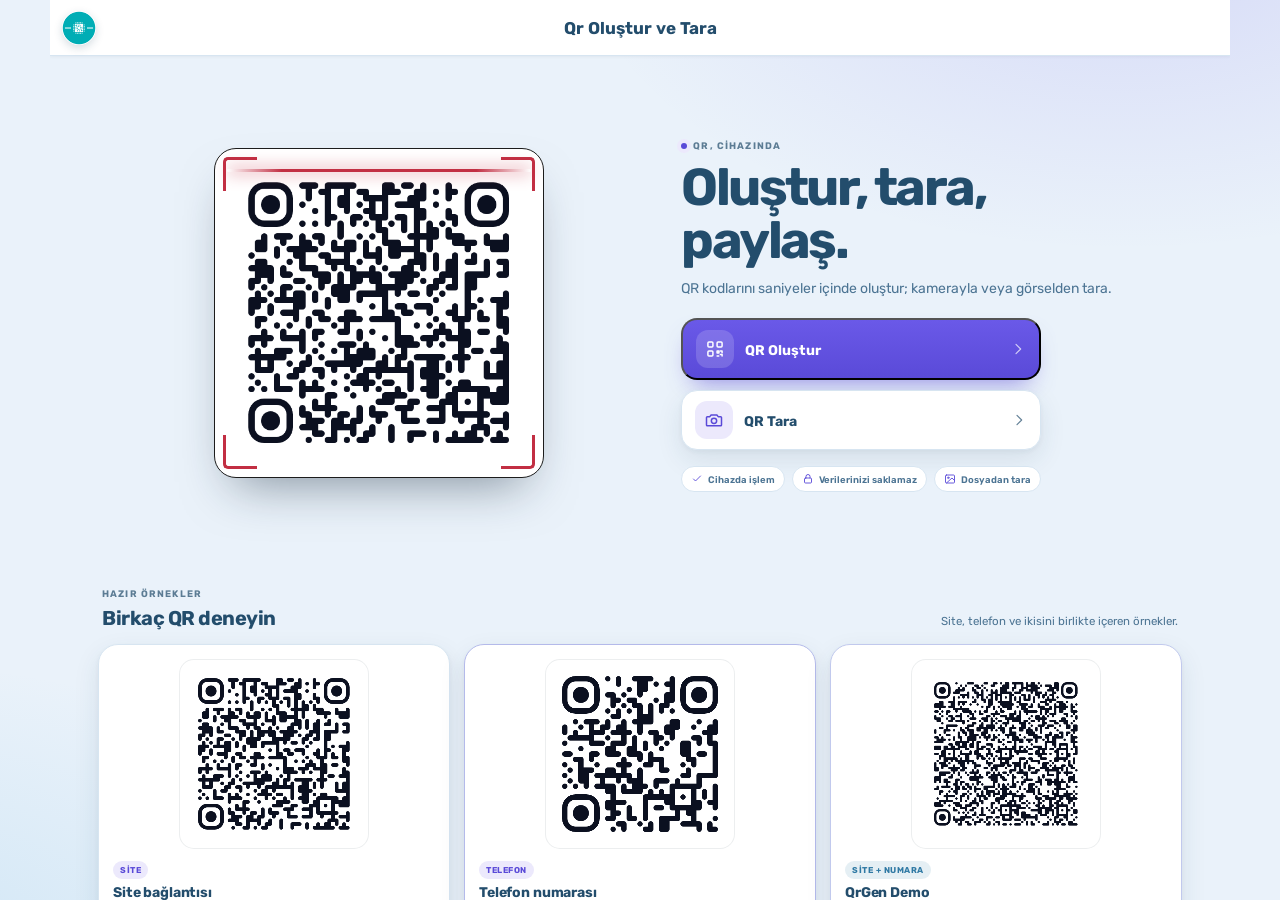
==== commit eeb7aec0: "Offline PWA, sabit appbar ve alt guvenli alan duzeltmesi" ====
--- a/index.html
+++ b/index.html
@@ -6,6 +6,7 @@
   <title>QrGen — QR Oluştur ve Tara</title>
   <meta name="description" content="QrGen — QR kod oluştur, kamerayla veya görselden tara. Tamamen tarayıcıda, reklamsız ve ücretsiz.">
   <meta name="color-scheme" content="light dark">
+  <meta name="format-detection" content="telephone=no,email=no,address=no">
   <meta name="theme-color" media="(prefers-color-scheme: light)" content="#eaf2fa">
   <meta name="theme-color" media="(prefers-color-scheme: dark)" content="#0c1120">
   <meta name="apple-mobile-web-app-capable" content="yes">
@@ -227,7 +228,7 @@
               <button class="chip" type="button" data-type="email">E-posta</button>
               <button class="chip" type="button" data-type="sms">SMS</button>
               <button class="chip" type="button" data-type="wifi">Wi-Fi</button>
-              <button class="chip" type="button" data-type="vcard">vCard</button>
+              <button class="chip" type="button" data-type="vcard">Kartvizit</button>
             </div>
 
             <div class="field-group" data-group="url">
@@ -420,9 +421,9 @@
       <section id="resultView" class="view" hidden>
         <div id="resultContent"></div>
       </section>
+
+      <footer class="app-footer">Tüm işlemler cihazında · reklamsız · ücretsiz</footer>
     </main>
-
-    <footer class="app-footer">Tüm işlemler cihazında · reklamsız · ücretsiz</footer>
   </div>
 
   <div class="overlay blur" id="loadingOverlay" hidden>
--- a/style.css
+++ b/style.css
@@ -4,11 +4,11 @@
 
 [hidden] { display: none !important; }
 
-html { min-height: 100%; }
+html { height: 100%; }
 
 body {
-  min-height: 100vh;
-  min-height: 100dvh;
+  height: 100%;
+  overflow: hidden;
   overscroll-behavior-y: none;
   font-family: 'Rubik', system-ui, -apple-system, 'Segoe UI', sans-serif;
   color: var(--txt);
@@ -76,16 +76,21 @@
 }
 
 #app {
+  position: fixed;
+  inset: 0;
   max-width: 1180px;
-  min-height: 100vh;
-  min-height: 100dvh;
   margin: 0 auto;
+  overflow: hidden;
   display: flex;
   flex-direction: column;
 }
 
 #main {
-  flex: 1;
+  flex: 1 1 auto;
+  min-height: 0;
+  overflow-y: auto;
+  -webkit-overflow-scrolling: touch;
+  overscroll-behavior-y: contain;
   display: flex;
   flex-direction: column;
 }
@@ -93,8 +98,8 @@
 /* App bar */
 
 .appbar {
-  position: sticky;
-  top: 0;
+  position: relative;
+  flex: 0 0 auto;
   z-index: 40;
   height: calc(56px + env(safe-area-inset-top, 0px));
   padding: env(safe-area-inset-top, 0px) 12px 0;
@@ -647,6 +652,7 @@
   gap: 7px;
   font-size: 11.5px;
   font-weight: 700;
+  text-decoration: none;
   transition: filter .16s ease, transform .16s ease;
 }
 
@@ -1055,6 +1061,12 @@
   line-height: 1.5;
   font-weight: 600;
   word-break: break-word;
+  text-decoration: none;
+}
+
+.result-value a {
+  color: inherit;
+  text-decoration: none;
 }
 
 .quick-grid {
@@ -1212,7 +1224,7 @@
   position: fixed;
   z-index: 90;
   left: 50%;
-  bottom: calc(20px + env(safe-area-inset-bottom, 0px));
+  bottom: 20px;
   transform: translateX(-50%);
   display: flex;
   flex-direction: column;
@@ -1242,7 +1254,7 @@
 .toast.show { opacity: 1; transform: translateY(0); }
 
 .app-footer {
-  padding: 13px 16px calc(13px + env(safe-area-inset-bottom, 0px));
+  padding: 13px 16px;
   text-align: center;
   color: var(--text-3);
   font-size: 9.5px;
@@ -1275,7 +1287,7 @@
   .action-icon { width: 34px; height: 34px; }
   .feature-pills { margin-top: 10px; gap: 5px; }
   .feature-pill { padding: 5px 7px; font-size: 8.5px; }
-  .app-footer { padding-top: 8px; padding-bottom: calc(8px + env(safe-area-inset-bottom, 0px)); }
+  .app-footer { padding-top: 8px; padding-bottom: 8px; }
 }
 
 @media (max-width: 900px) and (max-height: 660px) {
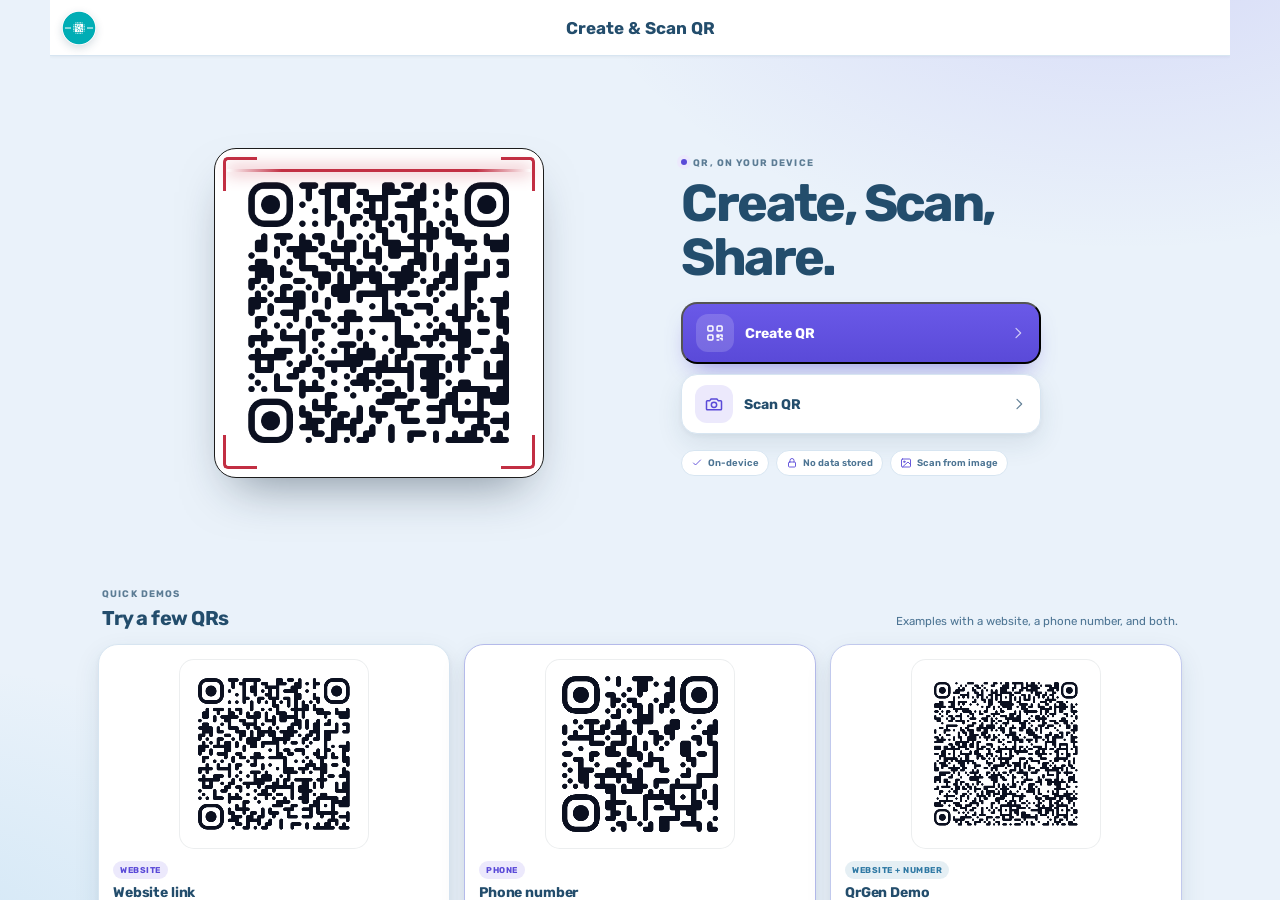
==== commit 00cd9e85: "Sistem dili, mobil tarama ve etkilesimler" ====
--- a/index.html
+++ b/index.html
@@ -121,8 +121,7 @@
           </div>
           <div class="home-copy">
             <span class="eyebrow"><span class="eyebrow-dot"></span> QR, cihazında</span>
-            <h2>Oluştur, tara, paylaş.</h2>
-            <p>QR kodlarını saniyeler içinde oluştur; kamerayla veya görselden tara.</p>
+            <h2>Oluştur, Tara, Paylaş.</h2>
             <div class="home-actions">
               <button id="goGenerate" class="action-btn primary" type="button">
                 <span class="action-icon"><svg class="ic"><use href="#i-qr"></use></svg></span>
@@ -389,10 +388,9 @@
 
           <div class="scan-side panel">
             <div class="scan-copy">
-              <span class="eyebrow">Tarama</span>
-              <h2>QR kodunu okut</h2>
-              <p>Kamerayı aç, QR’ı çerçeveye hizala.</p>
-            </div>
+              <h2>Tara</h2>
+            </div>
+            <p class="scan-caption scan-caption-mobile">QR kodunu çerçeveye hizala · netleşmesi için dokun</p>
             <div class="scan-actions">
               <button id="startCameraBtn" class="btn-primary" type="button">
                 <svg class="ic"><use href="#i-camera"></use></svg> Kamerayı Aç
@@ -402,8 +400,8 @@
               </button>
               <label id="scanFileBtn" class="btn-soft file-label" for="scanFileInput">
                 <svg class="ic"><use href="#i-image"></use></svg>
-                <span class="label-desktop">Dosyadan oku</span>
-                <span class="label-mobile">Galeriden seç</span>
+                <span class="label-desktop">Dosyadan tara</span>
+                <span class="label-mobile">Dosyadan oku</span>
               </label>
               <button id="scanPasteBtn" class="btn-soft" type="button">
                 <svg class="ic"><use href="#i-copy"></use></svg> Panodan yapıştır
@@ -413,7 +411,7 @@
               <svg class="ic"><use href="#i-image"></use></svg>
               <span>Görseli buraya bırak</span>
             </div>
-            <p class="scan-note">Flaş ve zoom, cihaz ve tarayıcı destekliyorsa görünür.</p>
+            <p class="scan-note">Görseli sürükle-bırak veya dosyadan seç. Flaş ve zoom, cihaz destekliyorsa etkinleşir.</p>
           </div>
         </div>
       </section>
@@ -437,6 +435,7 @@
 
   <script src="vendor/qr-code-styling.js"></script>
   <script src="vendor/jsQR.js"></script>
+  <script src="i18n.js"></script>
   <script src="app.js"></script>
 </body>
 </html>
--- a/style.css
+++ b/style.css
@@ -1,4 +1,4 @@
-@import url('design-system/theme.css');
+﻿@import url('design-system/theme.css');
 
 * { box-sizing: border-box; margin: 0; padding: 0; }
 
@@ -772,6 +772,10 @@
   display: block;
 }
 
+#scanVideo.mirrored {
+  transform: scaleX(-1);
+}
+
 .camera-placeholder {
   position: absolute;
   inset: 0;
@@ -815,6 +819,38 @@
 .placeholder-icon .ic { width: 26px; height: 26px; }
 .camera-placeholder h3 { font-size: 16px; margin-top: 4px; }
 .camera-placeholder p { max-width: 270px; font-size: 11px; line-height: 1.5; color: rgba(255, 255, 255, .65); }
+
+html[data-theme="light"] .camera-stage {
+  border-color: var(--border);
+  background:
+    radial-gradient(280px 260px at 24% 16%, rgba(106, 89, 232, .18), transparent 60%),
+    radial-gradient(320px 260px at 84% 82%, rgba(84, 173, 224, .16), transparent 62%),
+    linear-gradient(145deg, #f8fbff 0%, #eef4fc 48%, #e5eef9 100%);
+  box-shadow: inset 0 0 80px rgba(30, 64, 92, .06);
+}
+
+html[data-theme="light"] .camera-placeholder {
+  color: var(--txt);
+  background:
+    radial-gradient(300px 200px at 50% 10%, rgba(106, 89, 232, .13), transparent 65%),
+    linear-gradient(145deg, #f8fbff, #edf4fb);
+}
+
+html[data-theme="light"] .camera-placeholder:hover {
+  background:
+    radial-gradient(320px 220px at 50% 10%, rgba(106, 89, 232, .19), transparent 65%),
+    linear-gradient(145deg, #ffffff, #e9f1fa);
+}
+
+html[data-theme="light"] .placeholder-icon {
+  background: var(--surface);
+  border-color: var(--border-2);
+  color: var(--primary);
+  box-shadow: 0 8px 24px rgba(30, 64, 92, .1);
+}
+
+html[data-theme="light"] .camera-placeholder h3 { color: var(--txt); }
+html[data-theme="light"] .camera-placeholder p { color: var(--text-2); }
 
 .camera-overlay { position: absolute; inset: 0; pointer-events: none; }
 
@@ -947,6 +983,7 @@
 .scan-side { padding: 18px; display: flex; flex-direction: column; gap: 16px; }
 .scan-copy h2 { margin: 7px 0 7px; font-size: 23px; letter-spacing: -.035em; }
 .scan-copy p { color: var(--text-2); font-size: 12.5px; line-height: 1.6; }
+.scan-caption { display: none; }
 
 .scan-actions { display: grid; gap: 8px; }
 .scan-actions .btn-primary,
@@ -1252,6 +1289,16 @@
 }
 
 .toast.show { opacity: 1; transform: translateY(0); }
+
+@media (min-width: 640px) {
+  #toasts { bottom: 28px; max-width: min(560px, calc(100vw - 48px)); }
+  .toast {
+    padding: 12px 20px;
+    border-radius: 14px;
+    font-size: 14px;
+    line-height: 1.45;
+  }
+}
 
 .app-footer {
   padding: 13px 16px;
@@ -1340,7 +1387,128 @@
   .result-label { flex-basis: 66px; }
 }
 
+@media (max-width: 700px) {
+  #scanView {
+    display: flex;
+    flex-direction: column;
+    min-height: 0;
+    padding: 8px 10px calc(10px + env(safe-area-inset-bottom, 0px));
+  }
+  .scan-layout {
+    display: flex;
+    flex-direction: column;
+    flex: 1 1 auto;
+    min-height: 0;
+    width: 100%;
+    max-width: none;
+    margin: 0;
+    gap: 8px;
+    align-items: stretch;
+  }
+  .scan-stage-wrap { flex: 1 1 auto; min-height: 0; display: flex; }
+  .camera-stage {
+    flex: 1 1 auto;
+    aspect-ratio: auto;
+    height: auto;
+    min-height: 320px;
+    border-radius: 24px;
+  }
+  .scan-frame { width: min(252px, 70%); aspect-ratio: 4 / 5; }
+  .scan-side.panel {
+    flex: 0 0 auto;
+    max-width: none;
+    width: 100%;
+    margin: 0;
+    padding: 0;
+    border: 0;
+    border-radius: 0;
+    background: transparent;
+    box-shadow: none;
+    gap: 8px;
+  }
+  .scan-copy { display: none; }
+  .scan-caption {
+    display: block;
+    margin: 2px 0 0;
+    color: var(--text-3);
+    font-size: 10px;
+    line-height: 1.4;
+    text-align: center;
+  }
+  .scan-actions { grid-template-columns: 1fr 1fr; gap: 8px; }
+  #startCameraBtn, #stopCameraBtn { display: none !important; }
+  .scan-actions .file-label,
+  .scan-actions #scanPasteBtn {
+    min-height: 52px;
+    border-radius: 14px;
+    font-size: 12px;
+    font-weight: 700;
+    justify-content: center;
+  }
+  .scan-actions .file-label {
+    background: var(--btn-grad);
+    color: #fff;
+    border-color: transparent;
+  }
+  .scan-actions .file-label .ic { color: #fff; }
+  .scan-note { max-width: 92%; margin: 0 auto; text-align: center; font-size: 9px; }
+  html[data-view="scan"] .app-footer { display: none; }
+}
+
+/* Material-style press ripple */
+
+.md-ripple-host {
+  position: relative !important;
+  overflow: hidden !important;
+}
+
+.md-ripple {
+  position: absolute;
+  z-index: 2;
+  border-radius: 50%;
+  background: currentColor;
+  opacity: .22;
+  transform: scale(0);
+  pointer-events: none;
+  will-change: transform, opacity;
+  animation: md-ripple .55s cubic-bezier(.2, .7, .1, 1) forwards;
+}
+
+@keyframes md-ripple {
+  to { transform: scale(1); opacity: 0; }
+}
+
+/* Cupertino-style page transitions */
+
+.view.view-push-in,
+.view.view-pop-in {
+  backface-visibility: hidden;
+  will-change: transform, opacity;
+}
+
+.view.view-push-in { animation: cupertino-push-in .36s cubic-bezier(.32, .72, 0, 1) both; }
+.view.view-pop-in { animation: cupertino-pop-in .36s cubic-bezier(.32, .72, 0, 1) both; }
+
+@keyframes cupertino-push-in {
+  from { transform: translate3d(100%, 0, 0); opacity: .7; }
+  to { transform: translate3d(0, 0, 0); opacity: 1; }
+}
+
+@keyframes cupertino-pop-in {
+  from { transform: translate3d(-24%, 0, 0); opacity: .65; }
+  to { transform: translate3d(0, 0, 0); opacity: 1; }
+}
+
+#appbarTitle.title-fade { animation: appbar-title-fade .3s ease; }
+
+@keyframes appbar-title-fade {
+  from { opacity: .15; }
+  to { opacity: 1; }
+}
+
 @media (prefers-reduced-motion: reduce) {
   .scan-sweep, .frame-line, .spinner { animation: none; }
   .action-btn, .demo-action, .btn-primary, .btn-soft, .quick-action { transition: none; }
-}
+  .md-ripple { display: none; }
+  .view.view-push-in, .view.view-pop-in, #appbarTitle.title-fade { animation: none; }
+}
